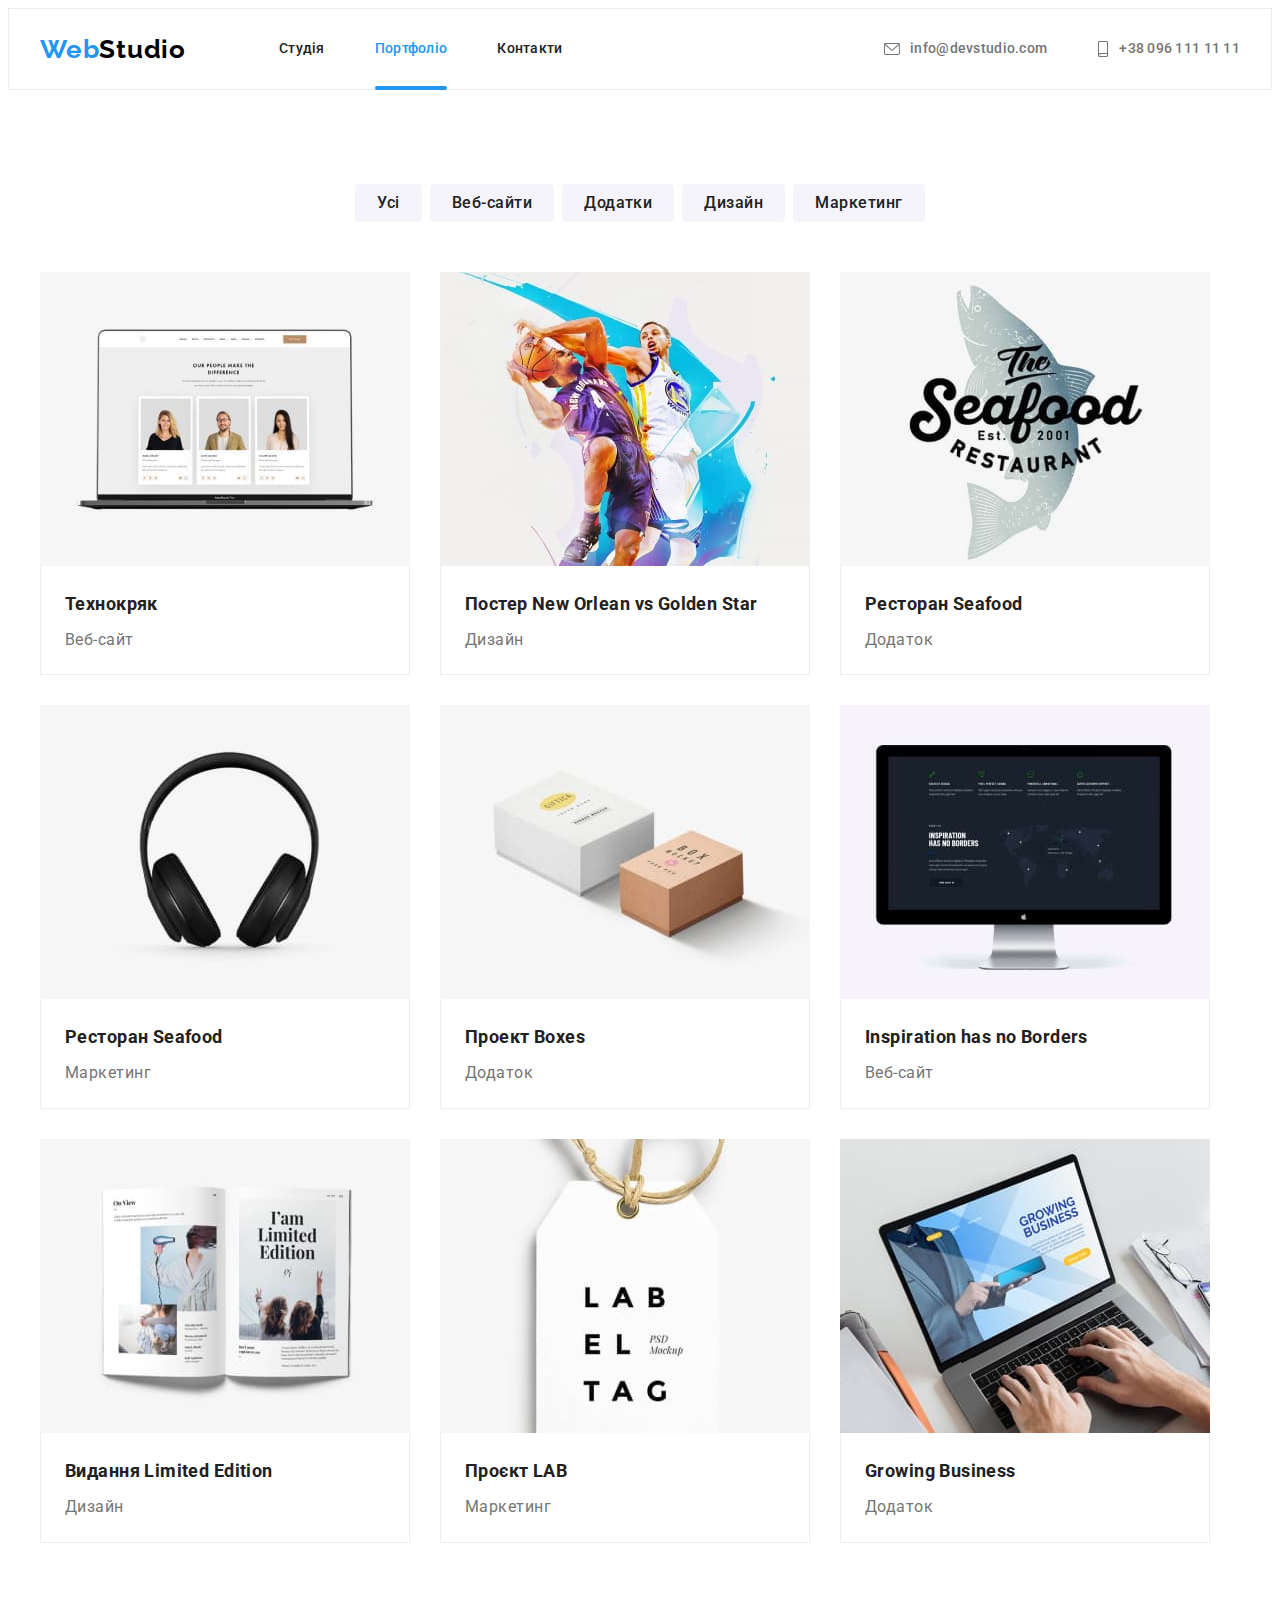
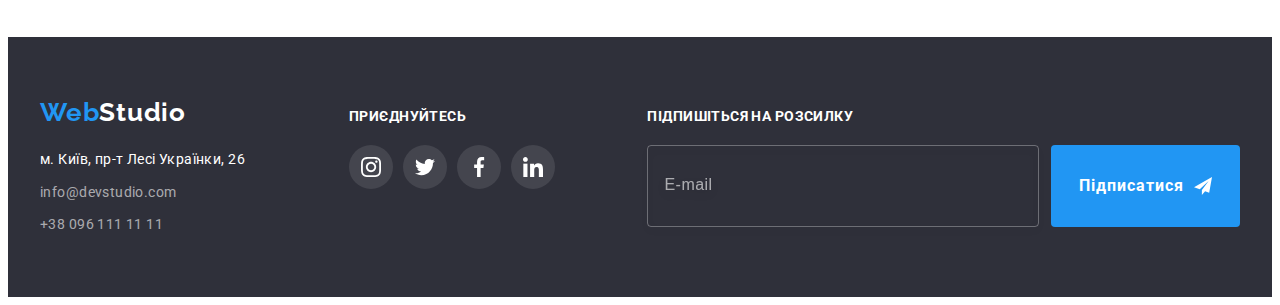
==== portfolio.html @ 77c4f58c "6" ====
<!DOCTYPE html>
<html lang="uk">
  <head>
    <meta charset="UTF-8" />
    <meta http-equiv="X-UA-Compatible" content="IE=edge" />
    <meta name="viewport" content="width=device-width, initial-scale=1.0" />
    <title>Портфоліо</title>
    <link rel="preconnect" href="https://fonts.googleapis.com" />
    <link rel="preconnect" href="https://fonts.gstatic.com" crossorigin />
    <link
      href="https://fonts.googleapis.com/css2?family=Raleway:wght@700&family=Roboto:wght@400;500;700&display=swap"
      rel="stylesheet"
    />
    <link
      rel="stylesheet"
      href="https://cdnjs.cloudflare.com/ajax/libs/modern-normalize/1.1.0/modern-normalize.min.css"
      integrity="sha512-wpPYUAdjBVSE4KJnH1VR1HeZfpl1ub8YT/NKx4PuQ5NmX2tKuGu6U/JRp5y+Y8XG2tV+wKQpNHVUX03MfMFn9Q=="
      crossorigin="anonymous"
      referrerpolicy="no-referrer"
    />
    <link rel="stylesheet" href="./css/styles.css" />
  </head>
  <body>
    <!--Хедер-->
    <header class="sky">
      <div class="container">
        <a href="index.html" class="logo link"><span>Web</span>Studio</a>
        <!--Навігація-->
        <nav class="navigate">
          <ul class="site-nav list">
            <li><a href="./index.html" class="link">Студія</a></li>
            <li><a href="./portfolio.html" class="link current">Портфоліо</a></li>
            <li><a href="" class="link">Контакти</a></li>
          </ul>
        </nav>
        <ul class="contact-nav list">
          <li>
            <a href="mailto:info@devstudio.com" class="link mail" aria-label="Mail"
              ><svg class="mail-icon icon" width="16" height="12">
                <use href="./images/icons.svg#icon-envelope-1"></use></svg
              >info@devstudio.com</a
            >
          </li>
          <li>
            <a href="tel:+380961111111" class="link tel" aria-label="Tel-number"
              ><svg class="tel-icon icon" width="12" height="16">
                <use href="./images/icons.svg#icon-smartphone-1"></use></svg
              >+38 096 111 11 11</a
            >
          </li>
        </ul>
      </div>
    </header>
    <!--Основний контент-->
    <main>
      <section class="portfolio section">
        <div class="container">
          <h1 class="visually-hidden">Приклади робіт</h1>
        <ul class="filter list">
          <li class="item">
            <button type="button" class="buttons">Усі</button>
          </li>
          <li class="item">
            <button type="button" class="buttons">Веб-сайти</button>
          </li>
          <li class="item">
            <button type="button" class="buttons">Додатки</button>
          </li>
          <li class="item">
            <button type="button" class="buttons">Дизайн</button>
          </li>
          <li class="item">
            <button type="button" class="buttons">Маркетинг</button>
          </li>
        </ul>
        <ul class="example-list list">
          <li class="item"><a href="" target="_blank" rel="noopener nofollow noreferrer" class="example-link link"><div class="product-thumb"><img src="./images/website1.jpg" alt="Вебсайт" width="370" height="294" /><div class="product-actions">
            <p class="text-actions">Ресурс пропонує комплексні пропозиції з різним рівнем функціоналу та сервісів. Все це дозволить відвідувачу отримати вичерпні відомості про компанію чи приватну особу.</p>
          </div></div>
            <div class="item-inform"><h2 class="title">Технокряк</h2>
            <p class="text">Веб-сайт</p></div></a>
          </li>
          <li class="item"><a href="" target="_blank" rel="noopener nofollow noreferrer" class="example-link link"><div class="product-thumb"><img src="./images/design1.jpg" alt="Дизайн" width="370" height="294" /><div class="product-actions">
            <p class="text-actions">Ресурс пропонує комплексні пропозиції з різним рівнем функціоналу та сервісів. Все це дозволить відвідувачу отримати вичерпні відомості про компанію чи приватну особу.</p>
          </div></div>
           <div class="item-inform"><h2 class="title">Постер New Orlean vs Golden Star</h2>
            <p class="text">Дизайн</p></div></a>            
          </li>
          <li class="item"><a href="" target="_blank" rel="noopener nofollow noreferrer" class="example-link link"><div class="product-thumb"><img src="./images/app1.jpg" alt="Додаток" width="370" height="294" /><div class="product-actions">
            <p class="text-actions">Ресурс пропонує комплексні пропозиції з різним рівнем функціоналу та сервісів. Все це дозволить відвідувачу отримати вичерпні відомості про компанію чи приватну особу.</p>
          </div></div>
            <div class="item-inform"><h2 class="title">Ресторан Seafood</h2>
            <p class="text">Додаток</p></div></a>           
          </li>
          <li class="item"><a href="" target="_blank" rel="noopener nofollow noreferrer" class="example-link link"><div class="product-thumb"><img src="./images/marketing1.jpg" alt="Маркетинг" width="370" height="294" /><div class="product-actions">
            <p class="text-actions">Ресурс пропонує комплексні пропозиції з різним рівнем функціоналу та сервісів. Все це дозволить відвідувачу отримати вичерпні відомості про компанію чи приватну особу.</p>
          </div></div>
            <div class="item-inform"><h2 class="title">Ресторан Seafood</h2>
            <p class="text">Маркетинг</p></div></a>           
          </li>
          <li class="item"><a href="" target="_blank" rel="noopener nofollow noreferrer" class="example-link link"><div class="product-thumb"><img src="./images/app2.jpg" alt="Додаток" width="370" height="294" /><div class="product-actions">
            <p class="text-actions">Ресурс пропонує комплексні пропозиції з різним рівнем функціоналу та сервісів. Все це дозволить відвідувачу отримати вичерпні відомості про компанію чи приватну особу.</p>
          </div></div>
            <div class="item-inform"><h2 class="title">Проект Boxes</h2>
            <p class="text">Додаток</p></div></a>           
          </li>
          <li class="item"><a href="" target="_blank" rel="noopener nofollow noreferrer" class="example-link link"><div class="product-thumb"><img src="./images/website2.jpg" alt="Вебсайт" width="370" height="294" /><div class="product-actions">
            <p class="text-actions">Ресурс пропонує комплексні пропозиції з різним рівнем функціоналу та сервісів. Все це дозволить відвідувачу отримати вичерпні відомості про компанію чи приватну особу.</p>
          </div></div>
            <div class="item-inform"><h2 class="title">Inspiration has no Borders</h2>
            <p class="text">Веб-сайт</p></div></a>           
          </li>
          <li class="item"><a href="" target="_blank" rel="noopener nofollow noreferrer" class="example-link link"><div class="product-thumb"><img src="./images/design2.jpg" alt="Дизайн" width="370" height="294" /><div class="product-actions">
            <p class="text-actions">Ресурс пропонує комплексні пропозиції з різним рівнем функціоналу та сервісів. Все це дозволить відвідувачу отримати вичерпні відомості про компанію чи приватну особу.</p>
          </div></div>
            <div class="item-inform"><h2 class="title">Видання Limited Edition</h2>
            <p class="text">Дизайн</p></div></a>           
          </li>
          <li class="item"><a href="" target="_blank" rel="noopener nofollow noreferrer" class="example-link link"><div class="product-thumb"><img src="./images/marketing2.jpg" alt="Маркетинг" width="370" height="294" /><div class="product-actions">
            <p class="text-actions">Ресурс пропонує комплексні пропозиції з різним рівнем функціоналу та сервісів. Все це дозволить відвідувачу отримати вичерпні відомості про компанію чи приватну особу.</p>
          </div></div>
            <div class="item-inform"><h2 class="title">Проєкт LAB</h2>
            <p class="text">Маркетинг</p></div></a> 
          </li>
          <li class="item"><a href="" target="_blank" rel="noopener nofollow noreferrer" class="example-link link"><div class="product-thumb"><img src="./images/app3.jpg" alt="Додаток" width="370" height="294" /><div class="product-actions">
            <p class="text-actions">Ресурс пропонує комплексні пропозиції з різним рівнем функціоналу та сервісів. Все це дозволить відвідувачу отримати вичерпні відомості про компанію чи приватну особу.</p>
          </div></div>
            <div class="item-inform"><h2 class="title">Growing Business</h2>
            <p class="text">Додаток</p></div></a>
          </li>
        </ul>
      </section>
        </div>
    </main>
    <!--Футер-->
    <footer class="ground">
      <div class="container">
        <div class="main-ground">
          <a href="./index.html" class="logo low link"><span>Web</span>Studio</a>
          <address class="footer-address">
            <ul class="contact-low list">
              <li class="item">
                <a
                  href="https://goo.gl/maps/1MLwTADq2i4F3AsC8"
                  target="_blank"
                  title="Google maps"
                  rel="noopener nofollow noreferrer"
                  class="map link"
                  >м. Київ, пр-т Лесі Українки, 26</a
                >
              </li>
              <li class="item">
                <a href="mailto:info@devstudio.com" class="link-low link">info@devstudio.com</a>
              </li>
              <li class="item">
                <a href="tel:+380961111111" class="link-low link">+38 096 111 11 11</a>
              </li>
            </ul>
          </address>
        </div>
        <div class="social-ground">
          <p class="text">Приєднуйтесь</p>
          <ul class="social-list list">
            <li class="social-item">
              <a
                href=""
                target="_blank"
                rel="noopener nofollow noreferrer"
                aria-label="Instagram icon"
                class="social-link"
                ><svg class="social-icon" width="20" height="20">
                  <use href="./images/icons.svg#icon-instagram-2"></use></svg
              ></a>
            </li>
            <li class="social-item">
              <a
                href=""
                target="_blank"
                rel="noopener nofollow noreferrer"
                aria-label="Twitter icon"
                class="social-link"
                ><svg class="social-icon" width="20" height="20">
                  <use href="./images/icons.svg#icon-twitter-1"></use></svg
              ></a>
            </li>
            <li class="social-item">
              <a
                href=""
                target="_blank"
                rel="noopener nofollow noreferrer"
                class="social-link"
                aria-label="Facebook icon"
                ><svg class="social-icon" width="20" height="20">
                  <use href="./images/icons.svg#icon-facebook-1"></use></svg
              ></a>
            </li>
            <li class="social-item">
              <a
                href=""
                target="_blank"
                rel="noopener nofollow noreferrer"
                aria-label="icon"
                class="social-link"
                aria-label="Linkedin"
                ><svg class="social-icon" width="20" height="20">
                  <use href="./images/icons.svg#icon-linkedin-1"></use></svg
              ></a>
            </li>
          </ul>
        </div>
        <div class="subscription">
          <p class="subscription-text">Підпишіться на розсилку</p>
          <div class="subscription-form">
          <label class="subscription-field">
          <input class="subscription-input" type="text" placeholder="E-mail" name="mail">
          </label>
          <button class="subscription-button" type="submit"><span>Підписатися</span><svg class="subscription-icon" width="18" height="18">
            <use href="./images/icons.svg#icon-send"></use>
          </svg></button>
          </div>  
          </div>
      </div>
    </footer>
  </body>
</html>
---- css/styles.css ----
/* Палітра*/
/*Основний крлір тексту  #212121 */
/*Вторинний колір тексту #757575 */
/*Вторинний колір тексту #000000 */
/* Акцентний колір #2196F3 */
/* Акцентний колір #188CE8 */
/* Основний колір фону #FFFFFF */
/* Вторинний колір фону #2F303A */
/* Вторинний колір фону #EEEEEE */
/* Колір фону кнопок #F5F4FA */
/* Колір посилань rgba(255, 255, 255, 0.6)*/
/* #ECECEC */

:root {
  --main-text-color--: #212121;
  --ouwer-text-color--: #757575;
  --logo-color-text--: #000000;
  --accent-first-color--: #2196f3;
  --accent-second-color--: #188ce8;
  --background-color--: #ffffff;
  --background-footer-color--: #2f303a;
  --little-bg-color--: #f5f5f5;
  --buttons-port-color--: #f5f4fa;
  --conteiner-color--: #eeeeee;
  --footer-text-color--: rgba(255, 255, 255, 0.6);
  --background-section--: #e5e5e5;
  --line-color--: #ececec;
  --icon-color--: #afb1b8;
  --main-font--: Roboto, sans-serif;
}

body {
  background-color: var(--background-color--);
  color: var(--main-text-color--);
  font-family: var(--main-font--);
  font-size: 14px;
  letter-spacing: 0.03em;
}
h1,
h2,
h3,
h4,
h5,
h6,
p,
ul {
  margin: 0;
}
img {
  display: block;
  max-width: 100%;
  height: auto;
}
address {
  text-decoration: none;
}
button {
  display: block;
  cursor: pointer;
  border: none;
  border-radius: 4px;
}
.section {
  padding-top: 94px;
  padding-bottom: 94px;
}
.container {
  width: 1200px;
  margin: 0 auto;
  padding: 0 15px;
}
.list {
  list-style: none;
  padding-left: 0;
  margin: 0;
}
.link {
  text-decoration: none;
}

/* Хедер */

/* Logo */
.logo {
  color: var(--logo-color-text--);

  font-family: 'Raleway';
  font-style: normal;
  font-weight: 700;
  font-size: 26px;
  line-height: 1.19;
  letter-spacing: 0.03em;
}
.logo span {
  color: var(--accent-first-color--);
}
.sky {
  border: 1px solid #ececec;
}
.sky .container {
  display: flex;
  align-items: center;
}
.container .logo {
  margin-right: 93px;
}
/* Site-nav */
.site-nav {
  display: flex;
}
.site-nav .link {
  display: block;
  padding: 32px 0;
}
.site-nav li:not(:last-child) {
  margin-right: 50px;
}
.site-nav .link {
  position: relative;

  color: var(--main-text-color--);
  font-weight: 500;
  font-size: 14px;
  line-height: 1.14;
  letter-spacing: 0.02em;

  transition: color 250ms cubic-bezier(0.4, 0, 0.2, 1);
}
.site-nav .current {
  color: var(--accent-first-color--);
}
.site-nav .current::after {
  content: '';
  position: absolute;
  bottom: 0;

  display: block;
  width: 100%;
  height: 4px;
  margin-bottom: -1px;

  border-radius: 2px;
  background-color: var(--accent-first-color--);
}

.site-nav .link:hover,
.site-nav .link:focus {
  color: var(--accent-first-color--);
}
.site-nav .current:hover,
.site-nav .current:focus {
  color: var(--accent-second-color--);
}
/* Contact nav */

.contact-nav .icon {
  margin-right: 10px;
  fill: currentColor;
}
.contact-nav .link {
  display: flex;
  align-items: center;

  color: var(--ouwer-text-color--);
  font-weight: 500;
  font-size: 14px;
  line-height: 1.14;
  letter-spacing: 0.02em;

  transition: color 250ms cubic-bezier(0.4, 0, 0.2, 1);
}
.contact-nav {
  display: flex;
  margin-left: auto;
}
.contact-nav li:not(:last-child) {
  margin-right: 50px;
}
.contact-nav .link:hover,
.contact-nav .link:focus {
  color: var(--accent-first-color--);
}

/* Студія */

/* Основний контент */

.hero {
  padding-top: 200px;
  padding-bottom: 200px;
  margin: 0 auto;

  background-color: var(--background-footer-color--);
  background-image: linear-gradient(rgba(47, 48, 58, 0.4), rgba(47, 48, 58, 0.4)),
    url(../images/hero.jpg);
  background-repeat: no-repeat;
  background-size: cover;
  max-width: 1600px;
  height: 600px;
}
.hero-title {
  width: 696px;
  margin: 0 auto;
  margin-bottom: 30px;

  color: #ffffff;
  font-weight: 900;
  font-size: 44px;
  line-height: 1.4;
  text-align: center;
  letter-spacing: 0.06em;
  text-transform: uppercase;
}
.button {
  padding: 10px 32px;
  margin: 0 auto;

  color: #ffffff;
  background-color: #2196f3;
  font-family: inherit;
  font-style: normal;
  font-weight: 700;
  font-size: 16px;
  line-height: 1.9;
  letter-spacing: 0.06em;

  transition: background-color 250ms cubic-bezier(0.4, 0, 0.2, 1),
    box-shadow 250ms cubic-bezier(0.4, 0, 0.2, 1);
}
.button:hover,
.button:focus {
  background-color: var(--accent-second-color--);
  box-shadow: 0px 4px 4px rgba(0, 0, 0, 0.15);
}

/* Особливості */
.visually-hidden {
  position: absolute;
  width: 1px;
  height: 1px;
  margin: -1px;
  border: 0;
  padding: 0;

  white-space: nowrap;
  clip-path: inset(100%);
  clip: rect(0 0 0 0);
  overflow: hidden;
}
.features-list {
  display: flex;
}
.features-list .item {
  width: 270px;
}
.features-list .item:not(:last-child) {
  margin-right: 30px;
}
.features-list .item-decor {
  display: flex;
  justify-content: center;
  align-items: center;
  margin-bottom: 30px;

  background-color: var(--buttons-port-color--);
  width: 270px;
  height: 120px;
}
.features-list .title {
  margin-bottom: 10px;

  color: var(--main-text-color--);
  font-weight: 700;
  font-size: 14px;
  line-height: 1.14;
  letter-spacing: 0.03em;
  text-transform: uppercase;
}
.features-list .text {
  color: var(--ouwer-text-color--);

  font-weight: 400;
  font-size: 14px;
  line-height: 1.7;
  letter-spacing: 0.03em;
}

/* Чим ми займаємось */ /* Наша команда */

.direction .title,
.team .title,
.clients .title {
  margin-bottom: 50px;

  color: var(--main-text-color--);
  font-weight: 700;
  font-size: 36px;
  line-height: 1.17;
  text-align: center;
  letter-spacing: 0.03em;
}
.direction {
  padding-bottom: 94px;
}
.direction .list {
  display: flex;
}
.direction .item:not(:last-child) {
  margin-right: 30px;
}
.direction .overley {
  position: relative;
}
.direction .text-overley {
  position: absolute;
  bottom: 0;

  display: flex;
  justify-content: center;
  align-items: center;
  width: 100%;
  height: 70px;

  font-weight: 700;
  line-height: 1.14;
  text-transform: uppercase;
  color: var(--background-color--);
  background-color: rgba(47, 48, 58, 0.8);
}
/* Наша команда */

.card-list {
  display: flex;
}
.team {
  background-color: #f5f4fa;
}
.card {
  text-align: center;
  background-color: var(--background-color--);
  box-shadow: 0px 1px 3px rgba(0, 0, 0, 0.12), 0px 1px 1px rgba(0, 0, 0, 0.14),
    0px 2px 1px rgba(0, 0, 0, 0.2);
  border-radius: 0px 0px 4px 4px;
}
.team .card-inform {
  padding-top: 30px;
  padding-bottom: 30px;
}
.card:not(:last-child) {
  margin-right: 30px;
}
.team .name {
  margin-bottom: 10px;

  color: var(--main-text-color--);
  font-weight: 500;
  font-size: 16px;
  line-height: 1.19;
  letter-spacing: 0.03em;
}
.team .profession {
  margin-bottom: 16px;

  color: var(--ouwer-text-color--);
  font-weight: 400;
  font-size: 16px;
  line-height: 1.19;
  letter-spacing: 0.03em;
}
.card-inform .social-list {
  display: flex;
  justify-content: center;
}
.card-inform .social-item:not(:last-child) {
  margin-right: 10px;
}
.card-inform .social-link {
  width: 44px;
  height: 44px;
  border-radius: 50%;
  display: inline-flex;
  justify-content: center;
  align-items: center;

  color: var(--icon-color--);
  background-color: var(--background-color--);

  transition: color 250ms cubic-bezier(0.4, 0, 0.2, 1),
    background-color 250ms cubic-bezier(0.4, 0, 0.2, 1);
}
.card-inform .social-icon {
  fill: currentColor;
}
.card-inform .social-link:hover,
.card-inform .social-link:focus {
  color: var(--background-color--);
  background-color: var(--accent-first-color--);
}

/* Клієнти */
.clients-list {
  display: flex;
}
.client-item:not(:last-child) {
  margin-right: 30px;
}
.client-link {
  display: inline-flex;
  width: 170px;
  height: 92px;
  justify-content: center;
  align-items: center;

  fill: var(--icon-color--);
  border: 1px solid #afb1b8;
  border-radius: 4px;

  transition: fill 250ms cubic-bezier(0.4, 0, 0.2, 1),
    border-color 250ms cubic-bezier(0.4, 0, 0.2, 1);
}
.client-link:hover,
.client-link:focus {
  border-color: var(--accent-first-color--);
  fill: var(--accent-first-color--);
}
/* Backdrop */

.backdrop {
  position: fixed;
  top: 0;
  left: 0;

  width: 100%;
  height: 100%;

  background-color: rgba(0, 0, 0, 0.2);

  opacity: 1;
  pointer-events: initial;
  visibility: visible;

  transition: opacity 250ms linear, visibility 250ms linear;
}
.backdrop.is-hidden {
  opacity: 0;
  pointer-events: none;
  visibility: hidden;
}
.backdrop.is-hidden .modal {
  transform: translate(-50%, -50%) scale(0.5);
}

/* Modal-window */

.modal {
  position: absolute;
  top: 50%;
  left: 50%;
  transform: translate(-50%, -50%) scale(1);

  min-width: 528px;
  min-height: 581px;
  padding: 40px;

  background-color: var(--background-color--);
  box-shadow: 0px 1px 3px rgba(0, 0, 0, 0.12), 0px 1px 1px rgba(0, 0, 0, 0.14),
    0px 2px 1px rgba(0, 0, 0, 0.2);
  border-radius: 4px;

  transition: transform 500ms linear;
}
.modal .button-close {
  position: absolute;
  top: 8px;
  right: 8px;

  width: 30px;
  height: 30px;
  display: flex;
  justify-content: center;
  align-items: center;

  background-color: var(--background-color--);
  border: 1px solid rgba(0, 0, 0, 0.1);
  border-radius: 50%;

  transition: fill 250ms cubic-bezier(0.4, 0, 0.2, 1);
}
.modal .button-close:hover,
.modal .button-close:focus {
  fill: var(--accent-first-color--);
}
.modal-title {
  margin-bottom: 12px;

  font-weight: 700;
  font-size: 20px;
  line-height: 1.15;
  text-align: center;
  letter-spacing: 0.03em;
  color: var(--main-text-color--);
}
.form-group {
  margin-bottom: 20px;
}
.form-field {
  position: relative;

  display: flex;
  flex-direction: column;
}
.form-field:not(:last-child) {
  margin-bottom: 10px;
}
.form-label {
  margin-bottom: 4px;

  font-weight: 400;
  font-size: 12px;
  line-height: 1.14;
  letter-spacing: 0.01em;
  color: var(--ouwer-text-color--);
}
.form-input {
  display: block;
  width: 100%;
  height: 40px;
  padding: 12px 42px;

  border: 1px solid rgba(33, 33, 33, 0.2);
  border-radius: 4px;

  transition: border-color 250ms cubic-bezier(0.4, 0, 0.2, 1);
}
.form-input:focus {
  border-color: var(--accent-first-color--);
  outline: none;
}
.form-icon {
  position: absolute;
  top: 50%;
  left: 15px;

  transition: fill 250ms cubic-bezier(0.4, 0, 0.2, 1);
}
.form-input:focus + .form-icon {
  fill: var(--accent-first-color--);
}
.form-area {
  display: block;
  width: 100%;
  height: 120px;
  padding: 12px 16px;
  
  resize: none;

  border: 1px solid rgba(33, 33, 33, 0.2);
  border-radius: 4px;

  transition: border-color 250ms cubic-bezier(0.4, 0, 0.2, 1);
}

.form-area:focus {
  border-color: var(--accent-first-color--);
  outline: none;
}
.form-area::placeholder {
  font-weight: 400;
  font-size: 12px;
  line-height: 1.14;
  letter-spacing: 0.01em;
  color: rgba(117, 117, 117, 0.5);
}
.form-agreement {
  position: relative;

  display: flex;
  justify-content: center;
  align-items: center;

  margin-bottom: 30px;
  cursor: pointer;
}
.form-checkbox {
  position: absolute;
  width: 1px;
  height: 1px;
  margin: -1px;
  border: 0;
  padding: 0;

  white-space: nowrap;
  clip-path: inset(100%);
  clip: rect(0 0 0 0);
  overflow: hidden;
}
.form-agreement-icon {
  display: inline-block;
}
.form-agreement-icon > .check {
  opacity: 0;

  transition: opacity 250ms cubic-bezier(0.4, 0, 0.2, 1);
}
.form-agreement-icon > .not-check {
  opacity: 1;

  transition: opacity 250ms cubic-bezier(0.4, 0, 0.2, 1);
}
.form-checkbox:checked + .form-agreement-icon > .check {
  opacity: 1;
}
.form-checkbox:checked + .form-agreement-icon > .not-check {
  opacity: 0;
}
.form-agreement-text {
  margin-left: 8px;

  font-weight: 400;
  font-size: 14px;
  line-height: 1.71;
  color: var(--ouwer-text-color--);

  user-select: none;
}
.accept-link {
  font-weight: 400;
  font-size: 14px;
  line-height: 1.71;
  color: var(--accent-first-color--);
}
.form-button {
  margin: 0 auto;
  padding: 10px 52px;

  color: #ffffff;
  background-color: var(--accent-first-color--);
  font-family: inherit;
  font-style: normal;
  font-weight: 700;
  font-size: 16px;
  line-height: 1.9;
  letter-spacing: 0.06em;

  transition: background-color 250ms cubic-bezier(0.4, 0, 0.2, 1),
    box-shadow 250ms cubic-bezier(0.4, 0, 0.2, 1);
}
.form-button:hover,
.form-button:focus {
  background-color: var(--accent-second-color--);
  box-shadow: 0px 4px 4px rgba(0, 0, 0, 0.15);
}
/* Портфоліо */

.section {
  padding-top: 94px;
  padding-bottom: 94px;
}
.filter {
  display: flex;
  margin-bottom: 50px;
  justify-content: center;
}
.filter .item:not(:last-child) {
  margin-right: 8px;
}

/* Example filter */
.buttons {
  padding: 6px 22px;

  color: var(--main-text-color--);
  background-color: var(--buttons-port-color--);
  cursor: pointer;
  font-family: inherit;
  font-style: normal;
  font-weight: 500;
  font-size: 16px;
  line-height: 1.6;
  text-align: center;
  letter-spacing: 0.03em;

  transition: background-color 250ms cubic-bezier(0.4, 0, 0.2, 1),
    color 250ms cubic-bezier(0.4, 0, 0.2, 1), box-shadow 250ms cubic-bezier(0.4, 0, 0.2, 1);
}
.buttons:hover,
.buttons:focus {
  color: var(--background-color--);
  background-color: var(--accent-first-color--);
  box-shadow: 0px 3px 1px rgba(0, 0, 0, 0.1), 0px 1px 2px rgba(0, 0, 0, 0.08),
    0px 2px 2px rgba(0, 0, 0, 0.12);
}

/* Example list */
.example-list {
  display: flex;
  flex-wrap: wrap;
}
.example-list .example-link {
  display: block;

  transition: box-shadow 250ms cubic-bezier(0.4, 0, 0.2, 1);
}
.example-list .example-link:hover,
.example-list .example-link:focus {
  box-shadow: 0px 1px 1px rgba(0, 0, 0, 0.12), 0px 4px 4px rgba(0, 0, 0, 0.06),
    1px 4px 6px rgba(0, 0, 0, 0.16);
}
.example-list .item:not(:nth-child(3n)) {
  margin-right: 30px;
}
.example-list .item:nth-child(-n + 6) {
  margin-bottom: 30px;
}
.example-list .item-inform {
  padding-top: 20px;
  padding-right: 24px;
  padding-bottom: 20px;
  padding-left: 24px;

  background: #ffffff;
  border-right: 1px solid #eeeeee;
  border-left: 1px solid #eeeeee;
  border-bottom: 1px solid #eeeeee;
}

.example-list .title {
  margin-bottom: 4px;

  color: var(--main-text-color--);
  font-weight: 700;
  font-size: 18px;
  line-height: 2;
}
.example-list .text {
  color: var(--ouwer-text-color--);
  font-size: 16px;
  line-height: 1.8;
  letter-spacing: 0.03em;
}
.product-thumb {
  position: relative;
  overflow: hidden;
}
.product-actions {
  position: absolute;
  top: 0;
  left: 0;
  transform: translateY(101%);

  display: flex;
  justify-content: center;
  align-items: center;
  width: 100%;
  height: 100%;

  transition: transform 250ms cubic-bezier(0.4, 0, 0.2, 1);
}
.example-list .example-link:hover .product-actions,
.example-list .example-link:focus .product-actions {
  transform: translateY(0);
}
.product-actions .text-actions {
  padding: 63px 24px;

  font-weight: 400;
  font-size: 18px;
  line-height: 1.56;
  letter-spacing: 0.03em;
  color: transparent;
  background-color: rgba(33, 150, 243, 0.9);

  transition: color 250ms cubic-bezier(0.4, 0, 0.2, 1) 200ms;
}
.example-list .example-link:hover .text-actions,
.example-list .example-link:focus .text-actions {
  color: var(--background-color--);
}
/* Footer */

.ground .container {
  display: flex;
  align-items: baseline;
}
.ground {
  padding-top: 60px;
  padding-bottom: 60px;

  background-color: var(--background-footer-color--);
}

/* Main-ground */
.main-ground {
  margin-right: 70px;
}
.logo.low {
  color: #ffffff;
}
.logo.low span {
  color: var(--accent-first-color--);
}
.footer-address {
  margin-top: 20px;

  font-style: normal;
}
.contact-low .link {
  transition: color 250ms cubic-bezier(0.4, 0, 0.2, 1);
}
.contact-low .item:not(:last-child) {
  margin-bottom: 9px;
}
.contact-low .map {
  color: #ffffff;
  line-height: 1.7;
}
.contact-low .map:hover,
.contact-low .map:focus {
  color: var(--accent-first-color--);
}
.contact-low .link-low {
  color: var(--footer-text-color--);
  line-height: 1.7;
}
.contact-low .link-low:hover,
.contact-low .link-low:focus {
  color: var(--accent-first-color--);
}

/* Social-ground */

.social-ground {
  margin-right: auto;
}
.social-ground .text {
  margin-bottom: 20px;

  font-weight: 700;
  font-size: 14px;
  line-height: 1.14;
  text-transform: uppercase;
  color: #ffffff;
}
.social-ground .social-list {
  display: flex;
}
.social-ground .social-item:not(:last-child) {
  margin-right: 10px;
}
.social-ground .social-link {
  width: 44px;
  height: 44px;
  border-radius: 50%;
  display: inline-flex;
  justify-content: center;
  align-items: center;

  color: var(--background-color--);
  background-color: rgba(255, 255, 255, 0.1);

  transition: background-color 250ms cubic-bezier(0.4, 0, 0.2, 1);
}
.social-ground .social-icon {
  fill: currentColor;
}
.social-ground .social-link:hover,
.social-ground .social-link:focus {
  background-color: var(--accent-first-color--);
}
.subscription-text {
  margin-bottom: 20px;

  font-weight: 700;
  font-size: 14px;
  line-height: 1.14;
  text-transform: uppercase;
  color: #ffffff;
}
.subscription-form {
  display: flex;
}
.subscription-field {
  margin-right: 12px;
}
.subscription-input {
display: block;
padding: 15px 16px;

width: 358px;
height: 50px;

background-color: inherit;
border: 1px solid rgba(255, 255, 255, 0.3);
filter: drop-shadow(0px 4px 4px rgba(0, 0, 0, 0.15));
border-radius: 4px;
color: var(--background-color--);

transition: border-color 250ms cubic-bezier(0.4, 0, 0.2, 1);
}
.subscription-input:focus {
  border-color: var(--accent-first-color--);
  outline: none;
}
.subscription-input::placeholder {
font-weight: 400;
font-size: 16px;
line-height: 1.25;
letter-spacing: 0.03em;
color: var(--footer-text-color--);
}
.subscription-button {
  display: flex;
  align-items: center;
  padding: 10px 28px;

  color: #ffffff;
  background-color: var(--accent-first-color--);
  font-family: inherit;
  font-style: normal;
  font-weight: 700;
  font-size: 16px;
  line-height: 1.9;
  letter-spacing: 0.06em;

  transition: background-color 250ms cubic-bezier(0.4, 0, 0.2, 1),
  box-shadow 250ms cubic-bezier(0.4, 0, 0.2, 1);
}
.subscription-button:hover,
.subscription-button:focus {
  background-color: var(--accent-second-color--);
  box-shadow: 0px 3px 1px rgba(0, 0, 0, 0.1), 0px 1px 2px rgba(0, 0, 0, 0.08),
    0px 2px 2px rgba(0, 0, 0, 0.12);
}
.subscription-icon {
margin-left: 10px;
}
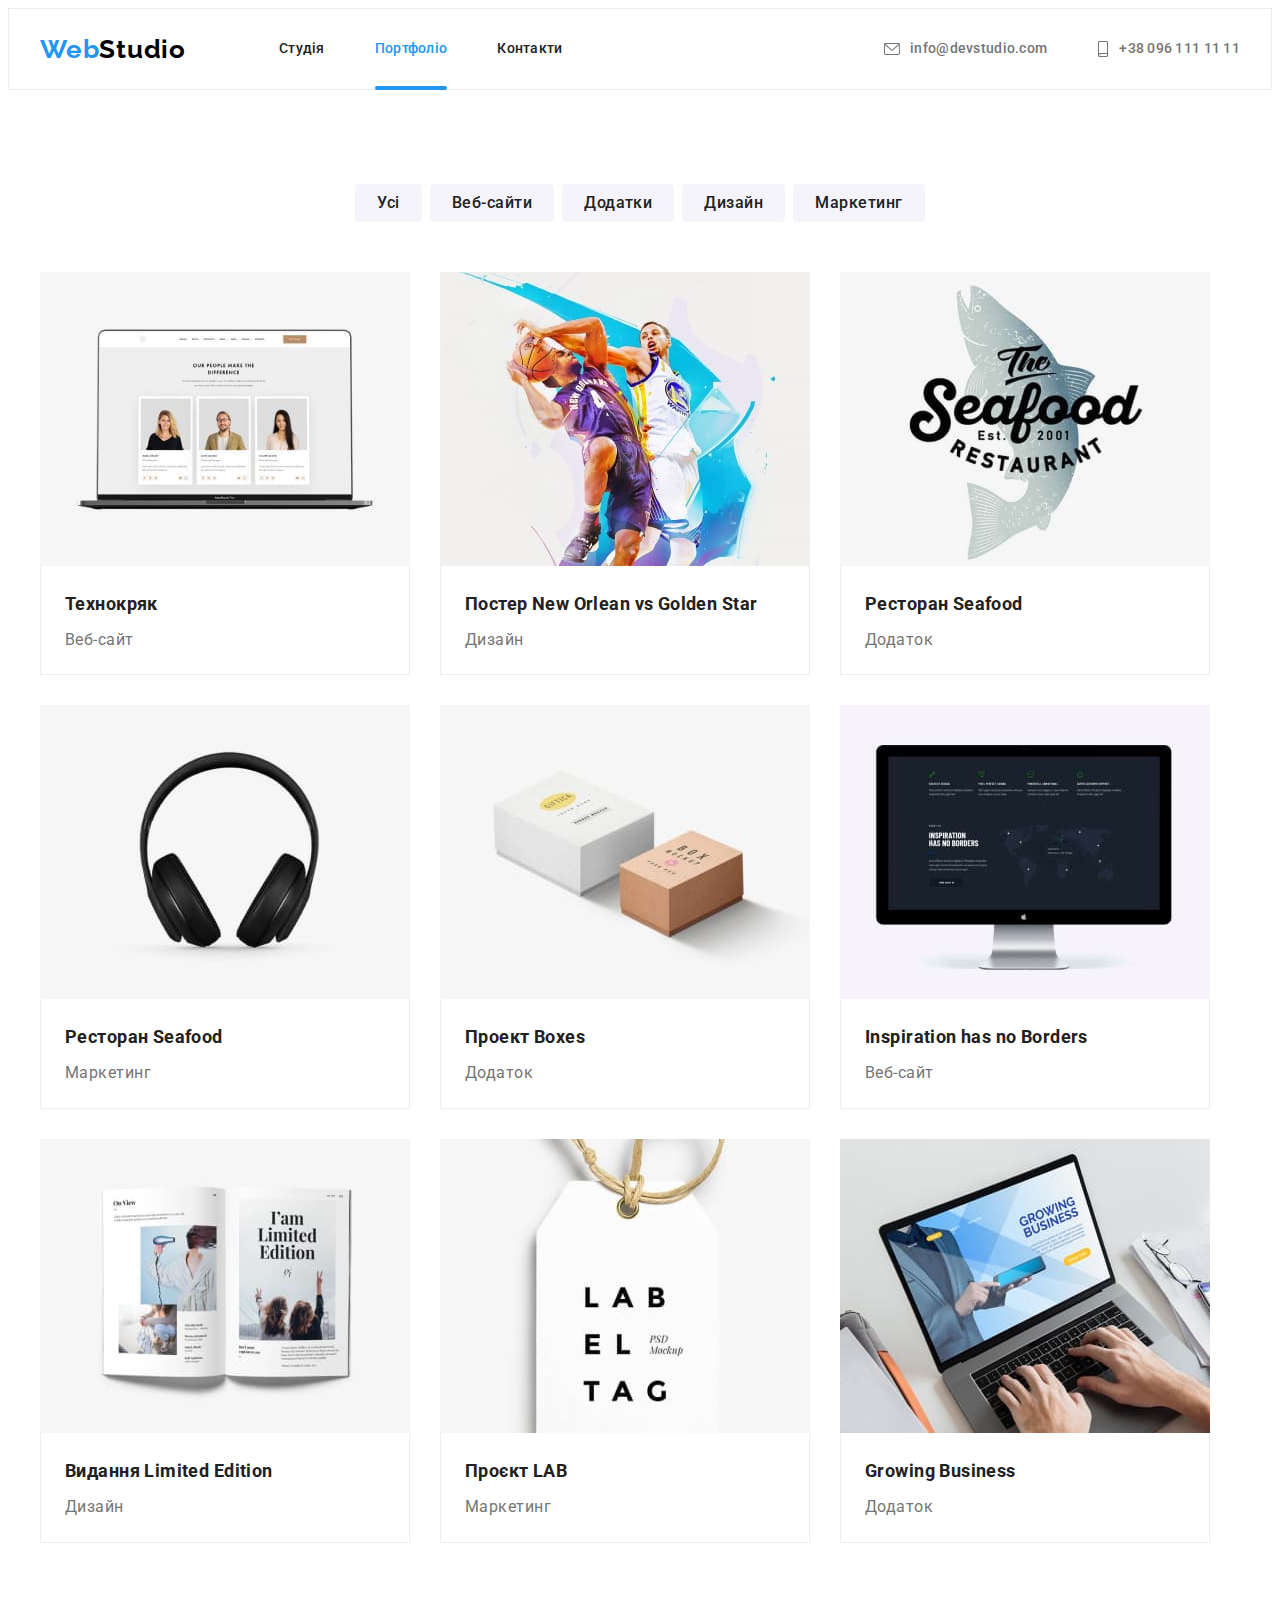
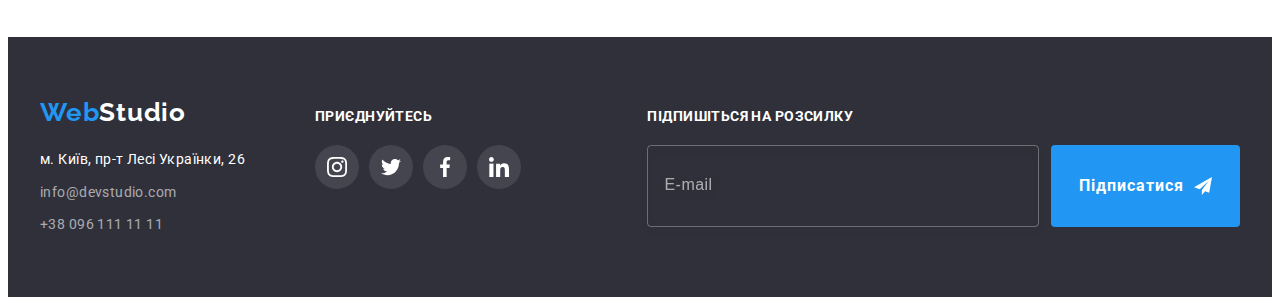
==== commit bec1c78a: "бем" ====
--- a/portfolio.html
+++ b/portfolio.html
@@ -21,29 +21,30 @@
     <link rel="stylesheet" href="./css/styles.css" />
   </head>
   <body>
-    <!--Хедер-->
-    <header class="sky">
-      <div class="container">
-        <a href="index.html" class="logo link"><span>Web</span>Studio</a>
-        <!--Навігація-->
-        <nav class="navigate">
-          <ul class="site-nav list">
-            <li><a href="./index.html" class="link">Студія</a></li>
-            <li><a href="./portfolio.html" class="link current">Портфоліо</a></li>
-            <li><a href="" class="link">Контакти</a></li>
+    <!--Header-->
+    <header class="header">
+      <div class="container header__container">
+        <a href="index.html" class="logo header__logo link">Web<span class="header__var-text">Studio</span></a>
+        <!--Nav-->
+        <nav class="nav">
+          <ul class="nav__list list">
+            <li class="nav__item"><a href="./index.html" class="nav__link link link--animation">Студія</a></li>
+            <li class="nav__item"><a href="./portfolio.html" class="nav__link nav__link--current link">Портфоліо</a></li>
+            <li class="nav__item"><a href="" class="nav__link link link--animation">Контакти</a></li>
           </ul>
         </nav>
-        <ul class="contact-nav list">
-          <li>
-            <a href="mailto:info@devstudio.com" class="link mail" aria-label="Mail"
-              ><svg class="mail-icon icon" width="16" height="12">
+        <!--Contact-->
+        <ul class="contact list">
+          <li class="contact__item">
+            <a href="mailto:info@devstudio.com" class="contact__link link link--animation" aria-label="Mail"
+              ><svg class="contact__icon icon" width="16" height="12">
                 <use href="./images/icons.svg#icon-envelope-1"></use></svg
               >info@devstudio.com</a
             >
           </li>
-          <li>
-            <a href="tel:+380961111111" class="link tel" aria-label="Tel-number"
-              ><svg class="tel-icon icon" width="12" height="16">
+          <li class="contact__item">
+            <a href="tel:+380961111111" class="contact__link link link--animation" aria-label="Tel-number"
+              ><svg class="contact__icon icon" width="12" height="16">
                 <use href="./images/icons.svg#icon-smartphone-1"></use></svg
               >+38 096 111 11 11</a
             >
@@ -51,174 +52,177 @@
         </ul>
       </div>
     </header>
-    <!--Основний контент-->
+    <!--Main content-->
     <main>
       <section class="portfolio section">
         <div class="container">
           <h1 class="visually-hidden">Приклади робіт</h1>
-        <ul class="filter list">
-          <li class="item">
-            <button type="button" class="buttons">Усі</button>
-          </li>
-          <li class="item">
-            <button type="button" class="buttons">Веб-сайти</button>
-          </li>
-          <li class="item">
-            <button type="button" class="buttons">Додатки</button>
-          </li>
-          <li class="item">
-            <button type="button" class="buttons">Дизайн</button>
-          </li>
-          <li class="item">
-            <button type="button" class="buttons">Маркетинг</button>
+        <ul class="filter portfolio__filter list">
+          <li class="filter__item">
+            <button type="button" class="filter__buttons">Усі</button>
+          </li>
+          <li class="filter__item">
+            <button type="button" class="filter__buttons">Веб-сайти</button>
+          </li>
+          <li class="filter__item">
+            <button type="button" class="filter__buttons">Додатки</button>
+          </li>
+          <li class="filter__item">
+            <button type="button" class="filter__buttons">Дизайн</button>
+          </li>
+          <li class="filter__item">
+            <button type="button" class="filter__buttons">Маркетинг</button>
           </li>
         </ul>
-        <ul class="example-list list">
-          <li class="item"><a href="" target="_blank" rel="noopener nofollow noreferrer" class="example-link link"><div class="product-thumb"><img src="./images/website1.jpg" alt="Вебсайт" width="370" height="294" /><div class="product-actions">
-            <p class="text-actions">Ресурс пропонує комплексні пропозиції з різним рівнем функціоналу та сервісів. Все це дозволить відвідувачу отримати вичерпні відомості про компанію чи приватну особу.</p>
-          </div></div>
-            <div class="item-inform"><h2 class="title">Технокряк</h2>
-            <p class="text">Веб-сайт</p></div></a>
-          </li>
-          <li class="item"><a href="" target="_blank" rel="noopener nofollow noreferrer" class="example-link link"><div class="product-thumb"><img src="./images/design1.jpg" alt="Дизайн" width="370" height="294" /><div class="product-actions">
-            <p class="text-actions">Ресурс пропонує комплексні пропозиції з різним рівнем функціоналу та сервісів. Все це дозволить відвідувачу отримати вичерпні відомості про компанію чи приватну особу.</p>
-          </div></div>
-           <div class="item-inform"><h2 class="title">Постер New Orlean vs Golden Star</h2>
-            <p class="text">Дизайн</p></div></a>            
-          </li>
-          <li class="item"><a href="" target="_blank" rel="noopener nofollow noreferrer" class="example-link link"><div class="product-thumb"><img src="./images/app1.jpg" alt="Додаток" width="370" height="294" /><div class="product-actions">
-            <p class="text-actions">Ресурс пропонує комплексні пропозиції з різним рівнем функціоналу та сервісів. Все це дозволить відвідувачу отримати вичерпні відомості про компанію чи приватну особу.</p>
-          </div></div>
-            <div class="item-inform"><h2 class="title">Ресторан Seafood</h2>
-            <p class="text">Додаток</p></div></a>           
-          </li>
-          <li class="item"><a href="" target="_blank" rel="noopener nofollow noreferrer" class="example-link link"><div class="product-thumb"><img src="./images/marketing1.jpg" alt="Маркетинг" width="370" height="294" /><div class="product-actions">
-            <p class="text-actions">Ресурс пропонує комплексні пропозиції з різним рівнем функціоналу та сервісів. Все це дозволить відвідувачу отримати вичерпні відомості про компанію чи приватну особу.</p>
-          </div></div>
-            <div class="item-inform"><h2 class="title">Ресторан Seafood</h2>
-            <p class="text">Маркетинг</p></div></a>           
-          </li>
-          <li class="item"><a href="" target="_blank" rel="noopener nofollow noreferrer" class="example-link link"><div class="product-thumb"><img src="./images/app2.jpg" alt="Додаток" width="370" height="294" /><div class="product-actions">
-            <p class="text-actions">Ресурс пропонує комплексні пропозиції з різним рівнем функціоналу та сервісів. Все це дозволить відвідувачу отримати вичерпні відомості про компанію чи приватну особу.</p>
-          </div></div>
-            <div class="item-inform"><h2 class="title">Проект Boxes</h2>
-            <p class="text">Додаток</p></div></a>           
-          </li>
-          <li class="item"><a href="" target="_blank" rel="noopener nofollow noreferrer" class="example-link link"><div class="product-thumb"><img src="./images/website2.jpg" alt="Вебсайт" width="370" height="294" /><div class="product-actions">
-            <p class="text-actions">Ресурс пропонує комплексні пропозиції з різним рівнем функціоналу та сервісів. Все це дозволить відвідувачу отримати вичерпні відомості про компанію чи приватну особу.</p>
-          </div></div>
-            <div class="item-inform"><h2 class="title">Inspiration has no Borders</h2>
-            <p class="text">Веб-сайт</p></div></a>           
-          </li>
-          <li class="item"><a href="" target="_blank" rel="noopener nofollow noreferrer" class="example-link link"><div class="product-thumb"><img src="./images/design2.jpg" alt="Дизайн" width="370" height="294" /><div class="product-actions">
-            <p class="text-actions">Ресурс пропонує комплексні пропозиції з різним рівнем функціоналу та сервісів. Все це дозволить відвідувачу отримати вичерпні відомості про компанію чи приватну особу.</p>
-          </div></div>
-            <div class="item-inform"><h2 class="title">Видання Limited Edition</h2>
-            <p class="text">Дизайн</p></div></a>           
-          </li>
-          <li class="item"><a href="" target="_blank" rel="noopener nofollow noreferrer" class="example-link link"><div class="product-thumb"><img src="./images/marketing2.jpg" alt="Маркетинг" width="370" height="294" /><div class="product-actions">
-            <p class="text-actions">Ресурс пропонує комплексні пропозиції з різним рівнем функціоналу та сервісів. Все це дозволить відвідувачу отримати вичерпні відомості про компанію чи приватну особу.</p>
-          </div></div>
-            <div class="item-inform"><h2 class="title">Проєкт LAB</h2>
-            <p class="text">Маркетинг</p></div></a> 
-          </li>
-          <li class="item"><a href="" target="_blank" rel="noopener nofollow noreferrer" class="example-link link"><div class="product-thumb"><img src="./images/app3.jpg" alt="Додаток" width="370" height="294" /><div class="product-actions">
-            <p class="text-actions">Ресурс пропонує комплексні пропозиції з різним рівнем функціоналу та сервісів. Все це дозволить відвідувачу отримати вичерпні відомості про компанію чи приватну особу.</p>
-          </div></div>
-            <div class="item-inform"><h2 class="title">Growing Business</h2>
-            <p class="text">Додаток</p></div></a>
+        <ul class="product list">
+          <li class="product__item"><a href="" target="_blank" rel="noopener nofollow noreferrer" class="product__link link"><div class="product__thumb"><img src="./images/website1.jpg" alt="Вебсайт" width="370" height="294" /><div class="product__actions">
+            <p class="product__text">Ресурс пропонує комплексні пропозиції з різним рівнем функціоналу та сервісів. Все це дозволить відвідувачу отримати вичерпні відомості про компанію чи приватну особу.</p>
+          </div></div>
+            <div class="product__inform"><h2 class="product__title">Технокряк</h2>
+            <p class="product__type">Веб-сайт</p></div></a>
+          </li>
+          <li class="product__item"><a href="" target="_blank" rel="noopener nofollow noreferrer" class="product__link link"><div class="product__thumb"><img src="./images/design1.jpg" alt="Дизайн" width="370" height="294" /><div class="product__actions">
+            <p class="product__text">Ресурс пропонує комплексні пропозиції з різним рівнем функціоналу та сервісів. Все це дозволить відвідувачу отримати вичерпні відомості про компанію чи приватну особу.</p>
+          </div></div>
+           <div class="product__inform"><h2 class="product__title">Постер New Orlean vs Golden Star</h2>
+            <p class="product__type">Дизайн</p></div></a>            
+          </li>
+          <li class="product__item"><a href="" target="_blank" rel="noopener nofollow noreferrer" class="product__link link"><div class="product__thumb"><img src="./images/app1.jpg" alt="Додаток" width="370" height="294" /><div class="product__actions">
+            <p class="product__text">Ресурс пропонує комплексні пропозиції з різним рівнем функціоналу та сервісів. Все це дозволить відвідувачу отримати вичерпні відомості про компанію чи приватну особу.</p>
+          </div></div>
+            <div class="product__inform"><h2 class="product__title">Ресторан Seafood</h2>
+            <p class="product__type">Додаток</p></div></a>           
+          </li>
+          <li class="product__item"><a href="" target="_blank" rel="noopener nofollow noreferrer" class="product__link link"><div class="product__thumb"><img src="./images/marketing1.jpg" alt="Маркетинг" width="370" height="294" /><div class="product__actions">
+            <p class="product__text">Ресурс пропонує комплексні пропозиції з різним рівнем функціоналу та сервісів. Все це дозволить відвідувачу отримати вичерпні відомості про компанію чи приватну особу.</p>
+          </div></div>
+            <div class="product__inform"><h2 class="product__title">Ресторан Seafood</h2>
+            <p class="product__type">Маркетинг</p></div></a>           
+          </li>
+          <li class="product__item"><a href="" target="_blank" rel="noopener nofollow noreferrer" class="product__link link"><div class="product__thumb"><img src="./images/app2.jpg" alt="Додаток" width="370" height="294" /><div class="product__actions">
+            <p class="product__text">Ресурс пропонує комплексні пропозиції з різним рівнем функціоналу та сервісів. Все це дозволить відвідувачу отримати вичерпні відомості про компанію чи приватну особу.</p>
+          </div></div>
+            <div class="product__inform"><h2 class="product__title">Проект Boxes</h2>
+            <p class="product__type">Додаток</p></div></a>           
+          </li>
+          <li class="product__item"><a href="" target="_blank" rel="noopener nofollow noreferrer" class="product__link link"><div class="product__thumb"><img src="./images/website2.jpg" alt="Вебсайт" width="370" height="294" /><div class="product__actions">
+            <p class="product__text">Ресурс пропонує комплексні пропозиції з різним рівнем функціоналу та сервісів. Все це дозволить відвідувачу отримати вичерпні відомості про компанію чи приватну особу.</p>
+          </div></div>
+            <div class="product__inform"><h2 class="product__title">Inspiration has no Borders</h2>
+            <p class="product__type">Веб-сайт</p></div></a>           
+          </li>
+          <li class="product__item"><a href="" target="_blank" rel="noopener nofollow noreferrer" class="product__link link"><div class="product__thumb"><img src="./images/design2.jpg" alt="Дизайн" width="370" height="294" /><div class="product__actions">
+            <p class="product__text">Ресурс пропонує комплексні пропозиції з різним рівнем функціоналу та сервісів. Все це дозволить відвідувачу отримати вичерпні відомості про компанію чи приватну особу.</p>
+          </div></div>
+            <div class="product__inform"><h2 class="product__title">Видання Limited Edition</h2>
+            <p class="product__type">Дизайн</p></div></a>           
+          </li>
+          <li class="product__item"><a href="" target="_blank" rel="noopener nofollow noreferrer" class="product__link link"><div class="product__thumb"><img src="./images/marketing2.jpg" alt="Маркетинг" width="370" height="294" /><div class="product__actions">
+            <p class="product__text">Ресурс пропонує комплексні пропозиції з різним рівнем функціоналу та сервісів. Все це дозволить відвідувачу отримати вичерпні відомості про компанію чи приватну особу.</p>
+          </div></div>
+            <div class="product__inform"><h2 class="product__title">Проєкт LAB</h2>
+            <p class="product__type">Маркетинг</p></div></a> 
+          </li>
+          <li class="product__item"><a href="" target="_blank" rel="noopener nofollow noreferrer" class="product__link link"><div class="product__thumb"><img src="./images/app3.jpg" alt="Додаток" width="370" height="294" /><div class="product__actions">
+            <p class="product__text">Ресурс пропонує комплексні пропозиції з різним рівнем функціоналу та сервісів. Все це дозволить відвідувачу отримати вичерпні відомості про компанію чи приватну особу.</p>
+          </div></div>
+            <div class="product__inform"><h2 class="product__title">Growing Business</h2>
+            <p class="product__type">Додаток</p></div></a>
           </li>
         </ul>
       </section>
         </div>
     </main>
-    <!--Футер-->
-    <footer class="ground">
-      <div class="container">
-        <div class="main-ground">
-          <a href="./index.html" class="logo low link"><span>Web</span>Studio</a>
-          <address class="footer-address">
-            <ul class="contact-low list">
-              <li class="item">
+    <!--Footer-->
+    <footer class="footer">
+      <div class="container footer__container">
+        <!--Main-->
+        <div class="footer__main">
+          <a href="./index.html" class="logo link">Web<span class="footer__var-text">Studio</span></a>
+          <address class="address">
+            <ul class="address__list list">
+              <li class="address__item">
                 <a
                   href="https://goo.gl/maps/1MLwTADq2i4F3AsC8"
                   target="_blank"
                   title="Google maps"
                   rel="noopener nofollow noreferrer"
-                  class="map link"
+                  class="address__map link link--animation"
                   >м. Київ, пр-т Лесі Українки, 26</a
                 >
               </li>
-              <li class="item">
-                <a href="mailto:info@devstudio.com" class="link-low link">info@devstudio.com</a>
+              <li class="address__item">
+                <a href="mailto:info@devstudio.com" class="address__contact link link--animation">info@devstudio.com</a>
               </li>
               <li class="item">
-                <a href="tel:+380961111111" class="link-low link">+38 096 111 11 11</a>
+                <a href="tel:+380961111111" class="address__contact link link--animation">+38 096 111 11 11</a>
               </li>
             </ul>
           </address>
         </div>
-        <div class="social-ground">
-          <p class="text">Приєднуйтесь</p>
-          <ul class="social-list list">
-            <li class="social-item">
+        <!--Social-->
+        <div class="social footer__social">
+          <p class="social__text footer__caption">Приєднуйтесь</p>
+          <ul class="social__list list">
+            <li class="social__item">
               <a
                 href=""
                 target="_blank"
                 rel="noopener nofollow noreferrer"
                 aria-label="Instagram icon"
-                class="social-link"
-                ><svg class="social-icon" width="20" height="20">
+                class="social__link"
+                ><svg class="social__icon" width="20" height="20">
                   <use href="./images/icons.svg#icon-instagram-2"></use></svg
               ></a>
             </li>
-            <li class="social-item">
+            <li class="social__item">
               <a
                 href=""
                 target="_blank"
                 rel="noopener nofollow noreferrer"
                 aria-label="Twitter icon"
-                class="social-link"
-                ><svg class="social-icon" width="20" height="20">
+                class="social__link"
+                ><svg class="social__icon" width="20" height="20">
                   <use href="./images/icons.svg#icon-twitter-1"></use></svg
               ></a>
             </li>
-            <li class="social-item">
-              <a
-                href=""
-                target="_blank"
-                rel="noopener nofollow noreferrer"
-                class="social-link"
+            <li class="social__item">
+              <a
+                href=""
+                target="_blank"
+                rel="noopener nofollow noreferrer"
+                class="social__link"
                 aria-label="Facebook icon"
-                ><svg class="social-icon" width="20" height="20">
+                ><svg class="social__icon" width="20" height="20">
                   <use href="./images/icons.svg#icon-facebook-1"></use></svg
               ></a>
             </li>
-            <li class="social-item">
+            <li class="social__item">
               <a
                 href=""
                 target="_blank"
                 rel="noopener nofollow noreferrer"
                 aria-label="icon"
-                class="social-link"
-                aria-label="Linkedin"
-                ><svg class="social-icon" width="20" height="20">
+                class="social__link"
+                aria-label="Linkedin icon"
+                ><svg class="social__icon" width="20" height="20">
                   <use href="./images/icons.svg#icon-linkedin-1"></use></svg
               ></a>
             </li>
           </ul>
         </div>
+        <!--Subscription-->
         <div class="subscription">
-          <p class="subscription-text">Підпишіться на розсилку</p>
-          <div class="subscription-form">
-          <label class="subscription-field">
-          <input class="subscription-input" type="text" placeholder="E-mail" name="mail">
-          </label>
-          <button class="subscription-button" type="submit"><span>Підписатися</span><svg class="subscription-icon" width="18" height="18">
-            <use href="./images/icons.svg#icon-send"></use>
-          </svg></button>
-          </div>  
-          </div>
+        <p class="subscription__text footer__caption">Підпишіться на розсилку</p>
+        <form class="subscription__form">
+        <label class="subscription__field">
+        <input class="subscription__input" type="text" placeholder="E-mail" name="mail" required="">
+        </label>
+        <button class="subscription__button button" type="submit"><span></span>Підписатися<svg class="subscription__icon" width="18" height="18">
+          <use href="./images/icons.svg#icon-send"></use>
+        </svg></button>
+        </form>  
+        </div>
       </div>
     </footer>
   </body>
--- a/css/styles.css
+++ b/css/styles.css
@@ -78,11 +78,38 @@
   text-decoration: none;
 }
 
-/* Хедер */
-
-/* Logo */
+.title {
+  margin-bottom: 50px;
+
+  color: var(--main-text-color--);
+  font-weight: 700;
+  font-size: 36px;
+  line-height: 1.17;
+  text-align: center;
+  letter-spacing: 0.03em;
+}
+.link--animation:hover,
+.link--animation:focus {
+  color: var(--accent-first-color--);
+}
+.link--animation {
+  transition: color 250ms cubic-bezier(0.4, 0, 0.2, 1);
+}
+
+/* Header */
+
+.header {
+  border: 1px solid #ececec;
+}
+.header__container {
+  display: flex;
+  align-items: center;
+}
+.header__var-text {
+  color: var(--logo-color-text--);
+}
 .logo {
-  color: var(--logo-color-text--);
+  color: var(--accent-first-color--);
 
   font-family: 'Raleway';
   font-style: normal;
@@ -91,45 +118,33 @@
   line-height: 1.19;
   letter-spacing: 0.03em;
 }
-.logo span {
-  color: var(--accent-first-color--);
-}
-.sky {
-  border: 1px solid #ececec;
-}
-.sky .container {
-  display: flex;
-  align-items: center;
-}
-.container .logo {
+.header__logo {
   margin-right: 93px;
 }
-/* Site-nav */
-.site-nav {
-  display: flex;
-}
-.site-nav .link {
+/* Nav */
+.nav__list {
+  display: flex;
+}
+.nav__item:not(:last-child) {
+  margin-right: 50px;
+}
+.nav__link {
+  position: relative;
+
   display: block;
   padding: 32px 0;
-}
-.site-nav li:not(:last-child) {
-  margin-right: 50px;
-}
-.site-nav .link {
-  position: relative;
 
   color: var(--main-text-color--);
   font-weight: 500;
   font-size: 14px;
   line-height: 1.14;
   letter-spacing: 0.02em;
-
+}
+.nav__link--current {
+  color: var(--accent-first-color--);
   transition: color 250ms cubic-bezier(0.4, 0, 0.2, 1);
 }
-.site-nav .current {
-  color: var(--accent-first-color--);
-}
-.site-nav .current::after {
+.nav__link--current::after {
   content: '';
   position: absolute;
   bottom: 0;
@@ -142,22 +157,21 @@
   border-radius: 2px;
   background-color: var(--accent-first-color--);
 }
-
-.site-nav .link:hover,
-.site-nav .link:focus {
-  color: var(--accent-first-color--);
-}
-.site-nav .current:hover,
-.site-nav .current:focus {
+.nav__link--current:hover,
+.nav__link--current:focus {
   color: var(--accent-second-color--);
 }
-/* Contact nav */
-
-.contact-nav .icon {
-  margin-right: 10px;
-  fill: currentColor;
-}
-.contact-nav .link {
+
+/* Contact */
+
+.contact {
+  display: flex;
+  margin-left: auto;
+}
+.contact__item:not(:last-child) {
+  margin-right: 50px;
+}
+.contact__link {
   display: flex;
   align-items: center;
 
@@ -166,24 +180,15 @@
   font-size: 14px;
   line-height: 1.14;
   letter-spacing: 0.02em;
-
-  transition: color 250ms cubic-bezier(0.4, 0, 0.2, 1);
-}
-.contact-nav {
-  display: flex;
-  margin-left: auto;
-}
-.contact-nav li:not(:last-child) {
-  margin-right: 50px;
-}
-.contact-nav .link:hover,
-.contact-nav .link:focus {
-  color: var(--accent-first-color--);
+}
+.contact__icon {
+  margin-right: 10px;
+  fill: currentColor;
 }
 
 /* Студія */
 
-/* Основний контент */
+/* Main content */
 
 .hero {
   padding-top: 200px;
@@ -203,7 +208,7 @@
   margin: 0 auto;
   margin-bottom: 30px;
 
-  color: #ffffff;
+  color: var(--background-color--);
   font-weight: 900;
   font-size: 44px;
   line-height: 1.4;
@@ -211,7 +216,7 @@
   letter-spacing: 0.06em;
   text-transform: uppercase;
 }
-.button {
+.hero__button {
   padding: 10px 32px;
   margin: 0 auto;
 
@@ -227,13 +232,14 @@
   transition: background-color 250ms cubic-bezier(0.4, 0, 0.2, 1),
     box-shadow 250ms cubic-bezier(0.4, 0, 0.2, 1);
 }
-.button:hover,
-.button:focus {
+.hero__button:hover,
+.hero__button:focus {
   background-color: var(--accent-second-color--);
   box-shadow: 0px 4px 4px rgba(0, 0, 0, 0.15);
 }
 
-/* Особливості */
+/* Features */
+
 .visually-hidden {
   position: absolute;
   width: 1px;
@@ -247,16 +253,16 @@
   clip: rect(0 0 0 0);
   overflow: hidden;
 }
-.features-list {
-  display: flex;
-}
-.features-list .item {
+.features__list {
+  display: flex;
+}
+.features__item {
   width: 270px;
 }
-.features-list .item:not(:last-child) {
+.features__item:not(:last-child) {
   margin-right: 30px;
 }
-.features-list .item-decor {
+.features__decor {
   display: flex;
   justify-content: center;
   align-items: center;
@@ -266,7 +272,7 @@
   width: 270px;
   height: 120px;
 }
-.features-list .title {
+.features__caption {
   margin-bottom: 10px;
 
   color: var(--main-text-color--);
@@ -276,7 +282,7 @@
   letter-spacing: 0.03em;
   text-transform: uppercase;
 }
-.features-list .text {
+.features__description {
   color: var(--ouwer-text-color--);
 
   font-weight: 400;
@@ -285,33 +291,21 @@
   letter-spacing: 0.03em;
 }
 
-/* Чим ми займаємось */ /* Наша команда */
-
-.direction .title,
-.team .title,
-.clients .title {
-  margin-bottom: 50px;
-
-  color: var(--main-text-color--);
-  font-weight: 700;
-  font-size: 36px;
-  line-height: 1.17;
-  text-align: center;
-  letter-spacing: 0.03em;
-}
+/* Direction */
+
 .direction {
   padding-bottom: 94px;
 }
-.direction .list {
-  display: flex;
-}
-.direction .item:not(:last-child) {
+.direction__list {
+  display: flex;
+}
+.direction__item:not(:last-child) {
   margin-right: 30px;
 }
-.direction .overley {
+.direction__overley {
   position: relative;
 }
-.direction .text-overley {
+.overley__nick {
   position: absolute;
   bottom: 0;
 
@@ -327,29 +321,30 @@
   color: var(--background-color--);
   background-color: rgba(47, 48, 58, 0.8);
 }
-/* Наша команда */
-
-.card-list {
+
+/* Team */
+
+.teammates {
   display: flex;
 }
 .team {
-  background-color: #f5f4fa;
-}
-.card {
+  background-color: var(--buttons-port-color--);
+}
+.teammates__card {
   text-align: center;
   background-color: var(--background-color--);
   box-shadow: 0px 1px 3px rgba(0, 0, 0, 0.12), 0px 1px 1px rgba(0, 0, 0, 0.14),
     0px 2px 1px rgba(0, 0, 0, 0.2);
   border-radius: 0px 0px 4px 4px;
 }
-.team .card-inform {
+.teammates__card:not(:last-child) {
+  margin-right: 30px;
+}
+.teammate__inform {
   padding-top: 30px;
   padding-bottom: 30px;
 }
-.card:not(:last-child) {
-  margin-right: 30px;
-}
-.team .name {
+.teammate__name {
   margin-bottom: 10px;
 
   color: var(--main-text-color--);
@@ -358,7 +353,7 @@
   line-height: 1.19;
   letter-spacing: 0.03em;
 }
-.team .profession {
+.teammate__profession {
   margin-bottom: 16px;
 
   color: var(--ouwer-text-color--);
@@ -367,14 +362,14 @@
   line-height: 1.19;
   letter-spacing: 0.03em;
 }
-.card-inform .social-list {
+.social-profiles {
   display: flex;
   justify-content: center;
 }
-.card-inform .social-item:not(:last-child) {
+.social-profiles__item:not(:last-child) {
   margin-right: 10px;
 }
-.card-inform .social-link {
+.social-profiles__link {
   width: 44px;
   height: 44px;
   border-radius: 50%;
@@ -388,23 +383,24 @@
   transition: color 250ms cubic-bezier(0.4, 0, 0.2, 1),
     background-color 250ms cubic-bezier(0.4, 0, 0.2, 1);
 }
-.card-inform .social-icon {
+.social-profiles__icon {
   fill: currentColor;
 }
-.card-inform .social-link:hover,
-.card-inform .social-link:focus {
+.social-profiles__link:hover,
+.social-profiles__link:focus {
   color: var(--background-color--);
   background-color: var(--accent-first-color--);
 }
 
-/* Клієнти */
-.clients-list {
-  display: flex;
-}
-.client-item:not(:last-child) {
+/* Clients */
+
+.clients__list {
+  display: flex;
+}
+.clients__item:not(:last-child) {
   margin-right: 30px;
 }
-.client-link {
+.clients__link {
   display: inline-flex;
   width: 170px;
   height: 92px;
@@ -418,11 +414,153 @@
   transition: fill 250ms cubic-bezier(0.4, 0, 0.2, 1),
     border-color 250ms cubic-bezier(0.4, 0, 0.2, 1);
 }
-.client-link:hover,
-.client-link:focus {
+.clients__link:hover,
+.clients__link:focus {
   border-color: var(--accent-first-color--);
   fill: var(--accent-first-color--);
 }
+
+/* Footer */
+
+.footer__caption {
+  font-weight: 700;
+  font-size: 14px;
+  line-height: 1.14;
+  text-transform: uppercase;
+  color: var(--background-color--);
+}
+.footer {
+  padding-top: 60px;
+  padding-bottom: 60px;
+
+  background-color: var(--background-footer-color--);
+}
+.footer__container {
+  display: flex;
+  align-items: baseline;
+}
+.footer__main {
+  margin-right: 70px;
+}
+.footer__var-text {
+  color: var(--background-color--);
+}
+.address {
+  margin-top: 20px;
+
+  font-style: normal;
+}
+.address__item:not(:last-child) {
+  margin-bottom: 9px;
+}
+.address__map {
+  color: var(--background-color--);
+  line-height: 1.7;
+}
+.address__contact {
+  color: var(--footer-text-color--);
+  line-height: 1.7;
+}
+
+/* Social */
+
+.footer__social {
+  margin-right: auto;
+}
+.social__text {
+  margin-bottom: 20px;
+}
+.social__list {
+  display: flex;
+}
+.social__item:not(:last-child) {
+  margin-right: 10px;
+}
+.social__link {
+  width: 44px;
+  height: 44px;
+  border-radius: 50%;
+  display: inline-flex;
+  justify-content: center;
+  align-items: center;
+
+  color: var(--background-color--);
+  background-color: rgba(255, 255, 255, 0.1);
+
+  transition: background-color 250ms cubic-bezier(0.4, 0, 0.2, 1);
+}
+.social__icon {
+  fill: currentColor;
+}
+.social__link:hover,
+.social__link:focus {
+  background-color: var(--accent-first-color--);
+}
+
+/* Subscription */
+
+.subscription__text {
+  margin-bottom: 20px;
+}
+.subscription__form {
+  display: flex;
+}
+.subscription__field {
+  margin-right: 12px;
+}
+.subscription__input {
+display: block;
+padding: 15px 16px;
+
+width: 358px;
+height: 50px;
+
+background-color: inherit;
+border: 1px solid rgba(255, 255, 255, 0.3);
+filter: drop-shadow(0px 4px 4px rgba(0, 0, 0, 0.15));
+border-radius: 4px;
+color: var(--background-color--);
+
+transition: border-color 250ms cubic-bezier(0.4, 0, 0.2, 1);
+}
+.subscription__input:focus {
+  border-color: var(--accent-first-color--);
+  outline: none;
+}
+.subscription__input::placeholder {
+font-weight: 400;
+font-size: 16px;
+line-height: 1.25;
+letter-spacing: 0.03em;
+color: var(--footer-text-color--);
+}
+.subscription__button {
+  display: flex;
+  align-items: center;
+  padding: 10px 28px;
+
+  color: var(--background-color--);
+  background-color: var(--accent-first-color--);
+  font-family: inherit;
+  font-style: normal;
+  font-weight: 700;
+  font-size: 16px;
+  line-height: 1.9;
+  letter-spacing: 0.06em;
+
+  transition: background-color 250ms cubic-bezier(0.4, 0, 0.2, 1),
+  box-shadow 250ms cubic-bezier(0.4, 0, 0.2, 1);
+}
+.subscription__button:hover,
+.subscription__button:focus {
+  background-color: var(--accent-second-color--);
+  box-shadow: 0px 3px 1px rgba(0, 0, 0, 0.1), 0px 1px 2px rgba(0, 0, 0, 0.08),
+    0px 2px 2px rgba(0, 0, 0, 0.12);
+}
+.subscription__icon {
+margin-left: 10px;
+}
+
 /* Backdrop */
 
 .backdrop {
@@ -469,7 +607,7 @@
 
   transition: transform 500ms linear;
 }
-.modal .button-close {
+.modal__button-close {
   position: absolute;
   top: 8px;
   right: 8px;
@@ -486,11 +624,11 @@
 
   transition: fill 250ms cubic-bezier(0.4, 0, 0.2, 1);
 }
-.modal .button-close:hover,
-.modal .button-close:focus {
+.modal__button-close:hover,
+.modal__button-close:focus {
   fill: var(--accent-first-color--);
 }
-.modal-title {
+.modal__title {
   margin-bottom: 12px;
 
   font-weight: 700;
@@ -503,16 +641,16 @@
 .form-group {
   margin-bottom: 20px;
 }
-.form-field {
+.form-group__field {
   position: relative;
 
   display: flex;
   flex-direction: column;
 }
-.form-field:not(:last-child) {
+.form-group__field:not(:last-child) {
   margin-bottom: 10px;
 }
-.form-label {
+.form-group__label {
   margin-bottom: 4px;
 
   font-weight: 400;
@@ -521,7 +659,7 @@
   letter-spacing: 0.01em;
   color: var(--ouwer-text-color--);
 }
-.form-input {
+.form-group__input {
   display: block;
   width: 100%;
   height: 40px;
@@ -532,21 +670,21 @@
 
   transition: border-color 250ms cubic-bezier(0.4, 0, 0.2, 1);
 }
-.form-input:focus {
+.form-group__input:focus {
   border-color: var(--accent-first-color--);
   outline: none;
 }
-.form-icon {
+.form-group__icon {
   position: absolute;
   top: 50%;
   left: 15px;
 
   transition: fill 250ms cubic-bezier(0.4, 0, 0.2, 1);
 }
-.form-input:focus + .form-icon {
+.form-group__input:focus + .form-group__icon {
   fill: var(--accent-first-color--);
 }
-.form-area {
+.form-group__area {
   display: block;
   width: 100%;
   height: 120px;
@@ -560,11 +698,11 @@
   transition: border-color 250ms cubic-bezier(0.4, 0, 0.2, 1);
 }
 
-.form-area:focus {
+.form-group__area:focus {
   border-color: var(--accent-first-color--);
   outline: none;
 }
-.form-area::placeholder {
+.form-group__area::placeholder {
   font-weight: 400;
   font-size: 12px;
   line-height: 1.14;
@@ -581,7 +719,7 @@
   margin-bottom: 30px;
   cursor: pointer;
 }
-.form-checkbox {
+.form-agreement__checkbox {
   position: absolute;
   width: 1px;
   height: 1px;
@@ -594,26 +732,26 @@
   clip: rect(0 0 0 0);
   overflow: hidden;
 }
-.form-agreement-icon {
+.form-agreement__icon {
   display: inline-block;
 }
-.form-agreement-icon > .check {
+.form-agreement__icon > .check {
   opacity: 0;
 
   transition: opacity 250ms cubic-bezier(0.4, 0, 0.2, 1);
 }
-.form-agreement-icon > .not-check {
+.form-agreement__icon > .not-check {
   opacity: 1;
 
   transition: opacity 250ms cubic-bezier(0.4, 0, 0.2, 1);
 }
-.form-checkbox:checked + .form-agreement-icon > .check {
+.form-agreement__checkbox:checked + .form-agreement__icon > .check {
   opacity: 1;
 }
-.form-checkbox:checked + .form-agreement-icon > .not-check {
+.form-agreement__checkbox:checked + .form-agreement__icon > .not-check {
   opacity: 0;
 }
-.form-agreement-text {
+.form-agreement__text {
   margin-left: 8px;
 
   font-weight: 400;
@@ -650,23 +788,20 @@
   background-color: var(--accent-second-color--);
   box-shadow: 0px 4px 4px rgba(0, 0, 0, 0.15);
 }
+
 /* Портфоліо */
 
-.section {
-  padding-top: 94px;
-  padding-bottom: 94px;
-}
-.filter {
+/* product filter */
+
+.portfolio__filter {
   display: flex;
   margin-bottom: 50px;
   justify-content: center;
 }
-.filter .item:not(:last-child) {
+.filter__item:not(:last-child) {
   margin-right: 8px;
 }
-
-/* Example filter */
-.buttons {
+.filter__buttons {
   padding: 6px 22px;
 
   color: var(--main-text-color--);
@@ -683,36 +818,37 @@
   transition: background-color 250ms cubic-bezier(0.4, 0, 0.2, 1),
     color 250ms cubic-bezier(0.4, 0, 0.2, 1), box-shadow 250ms cubic-bezier(0.4, 0, 0.2, 1);
 }
-.buttons:hover,
-.buttons:focus {
+.filter__buttons:hover,
+.filter__buttons:focus {
   color: var(--background-color--);
   background-color: var(--accent-first-color--);
   box-shadow: 0px 3px 1px rgba(0, 0, 0, 0.1), 0px 1px 2px rgba(0, 0, 0, 0.08),
     0px 2px 2px rgba(0, 0, 0, 0.12);
 }
 
-/* Example list */
-.example-list {
+/* product list */
+
+.product {
   display: flex;
   flex-wrap: wrap;
 }
-.example-list .example-link {
+.product__item:not(:nth-child(3n)) {
+  margin-right: 30px;
+}
+.product__item:nth-child(-n + 6) {
+  margin-bottom: 30px;
+}
+.product__link {
   display: block;
 
   transition: box-shadow 250ms cubic-bezier(0.4, 0, 0.2, 1);
 }
-.example-list .example-link:hover,
-.example-list .example-link:focus {
+.product__link:hover,
+.product__link:focus {
   box-shadow: 0px 1px 1px rgba(0, 0, 0, 0.12), 0px 4px 4px rgba(0, 0, 0, 0.06),
     1px 4px 6px rgba(0, 0, 0, 0.16);
 }
-.example-list .item:not(:nth-child(3n)) {
-  margin-right: 30px;
-}
-.example-list .item:nth-child(-n + 6) {
-  margin-bottom: 30px;
-}
-.example-list .item-inform {
+.product__inform {
   padding-top: 20px;
   padding-right: 24px;
   padding-bottom: 20px;
@@ -724,7 +860,7 @@
   border-bottom: 1px solid #eeeeee;
 }
 
-.example-list .title {
+.product__title {
   margin-bottom: 4px;
 
   color: var(--main-text-color--);
@@ -732,17 +868,17 @@
   font-size: 18px;
   line-height: 2;
 }
-.example-list .text {
+.product__type {
   color: var(--ouwer-text-color--);
   font-size: 16px;
   line-height: 1.8;
   letter-spacing: 0.03em;
 }
-.product-thumb {
+.product__thumb {
   position: relative;
   overflow: hidden;
 }
-.product-actions {
+.product__actions {
   position: absolute;
   top: 0;
   left: 0;
@@ -756,11 +892,11 @@
 
   transition: transform 250ms cubic-bezier(0.4, 0, 0.2, 1);
 }
-.example-list .example-link:hover .product-actions,
-.example-list .example-link:focus .product-actions {
+.product__link:hover .product__actions,
+.product__link:focus .product__actions {
   transform: translateY(0);
 }
-.product-actions .text-actions {
+.product__text {
   padding: 63px 24px;
 
   font-weight: 400;
@@ -772,165 +908,7 @@
 
   transition: color 250ms cubic-bezier(0.4, 0, 0.2, 1) 200ms;
 }
-.example-list .example-link:hover .text-actions,
-.example-list .example-link:focus .text-actions {
+.product__link:hover .product__text,
+.product__link:focus .product__text {
   color: var(--background-color--);
-}
-/* Footer */
-
-.ground .container {
-  display: flex;
-  align-items: baseline;
-}
-.ground {
-  padding-top: 60px;
-  padding-bottom: 60px;
-
-  background-color: var(--background-footer-color--);
-}
-
-/* Main-ground */
-.main-ground {
-  margin-right: 70px;
-}
-.logo.low {
-  color: #ffffff;
-}
-.logo.low span {
-  color: var(--accent-first-color--);
-}
-.footer-address {
-  margin-top: 20px;
-
-  font-style: normal;
-}
-.contact-low .link {
-  transition: color 250ms cubic-bezier(0.4, 0, 0.2, 1);
-}
-.contact-low .item:not(:last-child) {
-  margin-bottom: 9px;
-}
-.contact-low .map {
-  color: #ffffff;
-  line-height: 1.7;
-}
-.contact-low .map:hover,
-.contact-low .map:focus {
-  color: var(--accent-first-color--);
-}
-.contact-low .link-low {
-  color: var(--footer-text-color--);
-  line-height: 1.7;
-}
-.contact-low .link-low:hover,
-.contact-low .link-low:focus {
-  color: var(--accent-first-color--);
-}
-
-/* Social-ground */
-
-.social-ground {
-  margin-right: auto;
-}
-.social-ground .text {
-  margin-bottom: 20px;
-
-  font-weight: 700;
-  font-size: 14px;
-  line-height: 1.14;
-  text-transform: uppercase;
-  color: #ffffff;
-}
-.social-ground .social-list {
-  display: flex;
-}
-.social-ground .social-item:not(:last-child) {
-  margin-right: 10px;
-}
-.social-ground .social-link {
-  width: 44px;
-  height: 44px;
-  border-radius: 50%;
-  display: inline-flex;
-  justify-content: center;
-  align-items: center;
-
-  color: var(--background-color--);
-  background-color: rgba(255, 255, 255, 0.1);
-
-  transition: background-color 250ms cubic-bezier(0.4, 0, 0.2, 1);
-}
-.social-ground .social-icon {
-  fill: currentColor;
-}
-.social-ground .social-link:hover,
-.social-ground .social-link:focus {
-  background-color: var(--accent-first-color--);
-}
-.subscription-text {
-  margin-bottom: 20px;
-
-  font-weight: 700;
-  font-size: 14px;
-  line-height: 1.14;
-  text-transform: uppercase;
-  color: #ffffff;
-}
-.subscription-form {
-  display: flex;
-}
-.subscription-field {
-  margin-right: 12px;
-}
-.subscription-input {
-display: block;
-padding: 15px 16px;
-
-width: 358px;
-height: 50px;
-
-background-color: inherit;
-border: 1px solid rgba(255, 255, 255, 0.3);
-filter: drop-shadow(0px 4px 4px rgba(0, 0, 0, 0.15));
-border-radius: 4px;
-color: var(--background-color--);
-
-transition: border-color 250ms cubic-bezier(0.4, 0, 0.2, 1);
-}
-.subscription-input:focus {
-  border-color: var(--accent-first-color--);
-  outline: none;
-}
-.subscription-input::placeholder {
-font-weight: 400;
-font-size: 16px;
-line-height: 1.25;
-letter-spacing: 0.03em;
-color: var(--footer-text-color--);
-}
-.subscription-button {
-  display: flex;
-  align-items: center;
-  padding: 10px 28px;
-
-  color: #ffffff;
-  background-color: var(--accent-first-color--);
-  font-family: inherit;
-  font-style: normal;
-  font-weight: 700;
-  font-size: 16px;
-  line-height: 1.9;
-  letter-spacing: 0.06em;
-
-  transition: background-color 250ms cubic-bezier(0.4, 0, 0.2, 1),
-  box-shadow 250ms cubic-bezier(0.4, 0, 0.2, 1);
-}
-.subscription-button:hover,
-.subscription-button:focus {
-  background-color: var(--accent-second-color--);
-  box-shadow: 0px 3px 1px rgba(0, 0, 0, 0.1), 0px 1px 2px rgba(0, 0, 0, 0.08),
-    0px 2px 2px rgba(0, 0, 0, 0.12);
-}
-.subscription-icon {
-margin-left: 10px;
 }